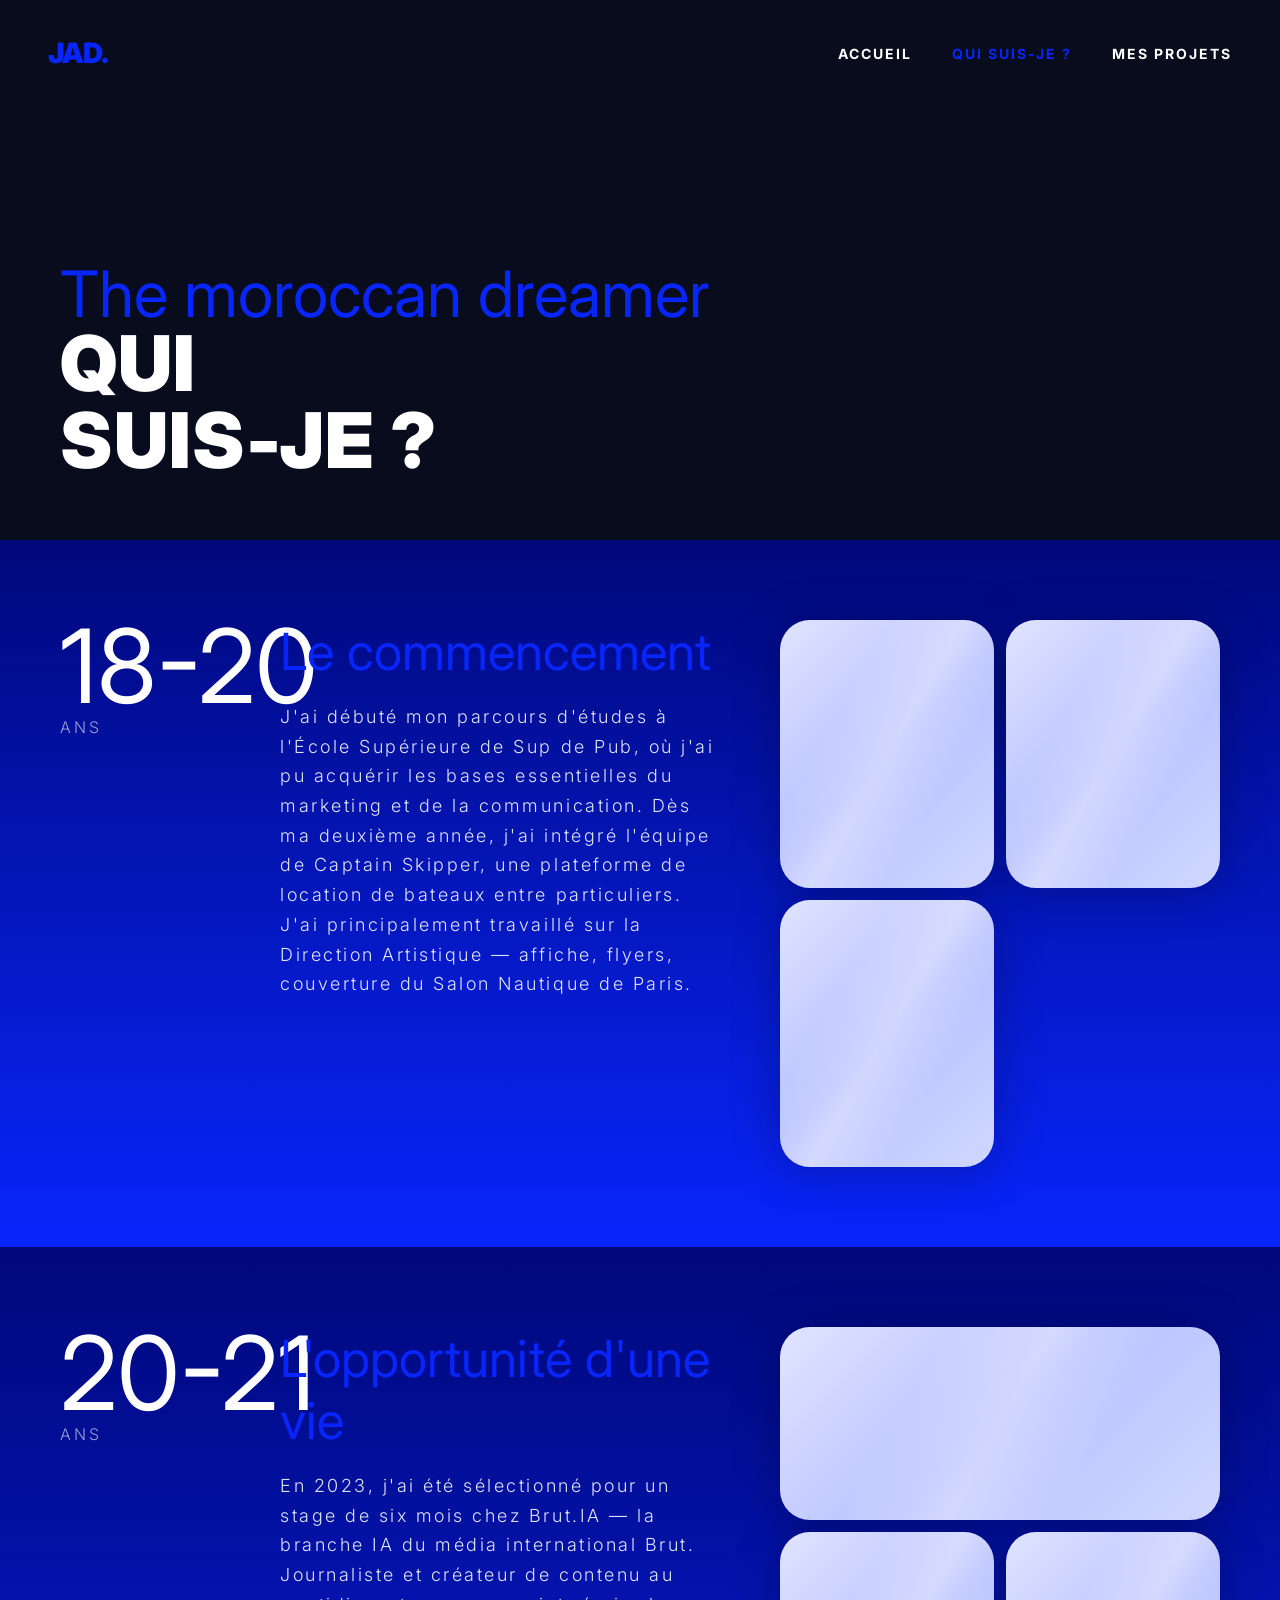
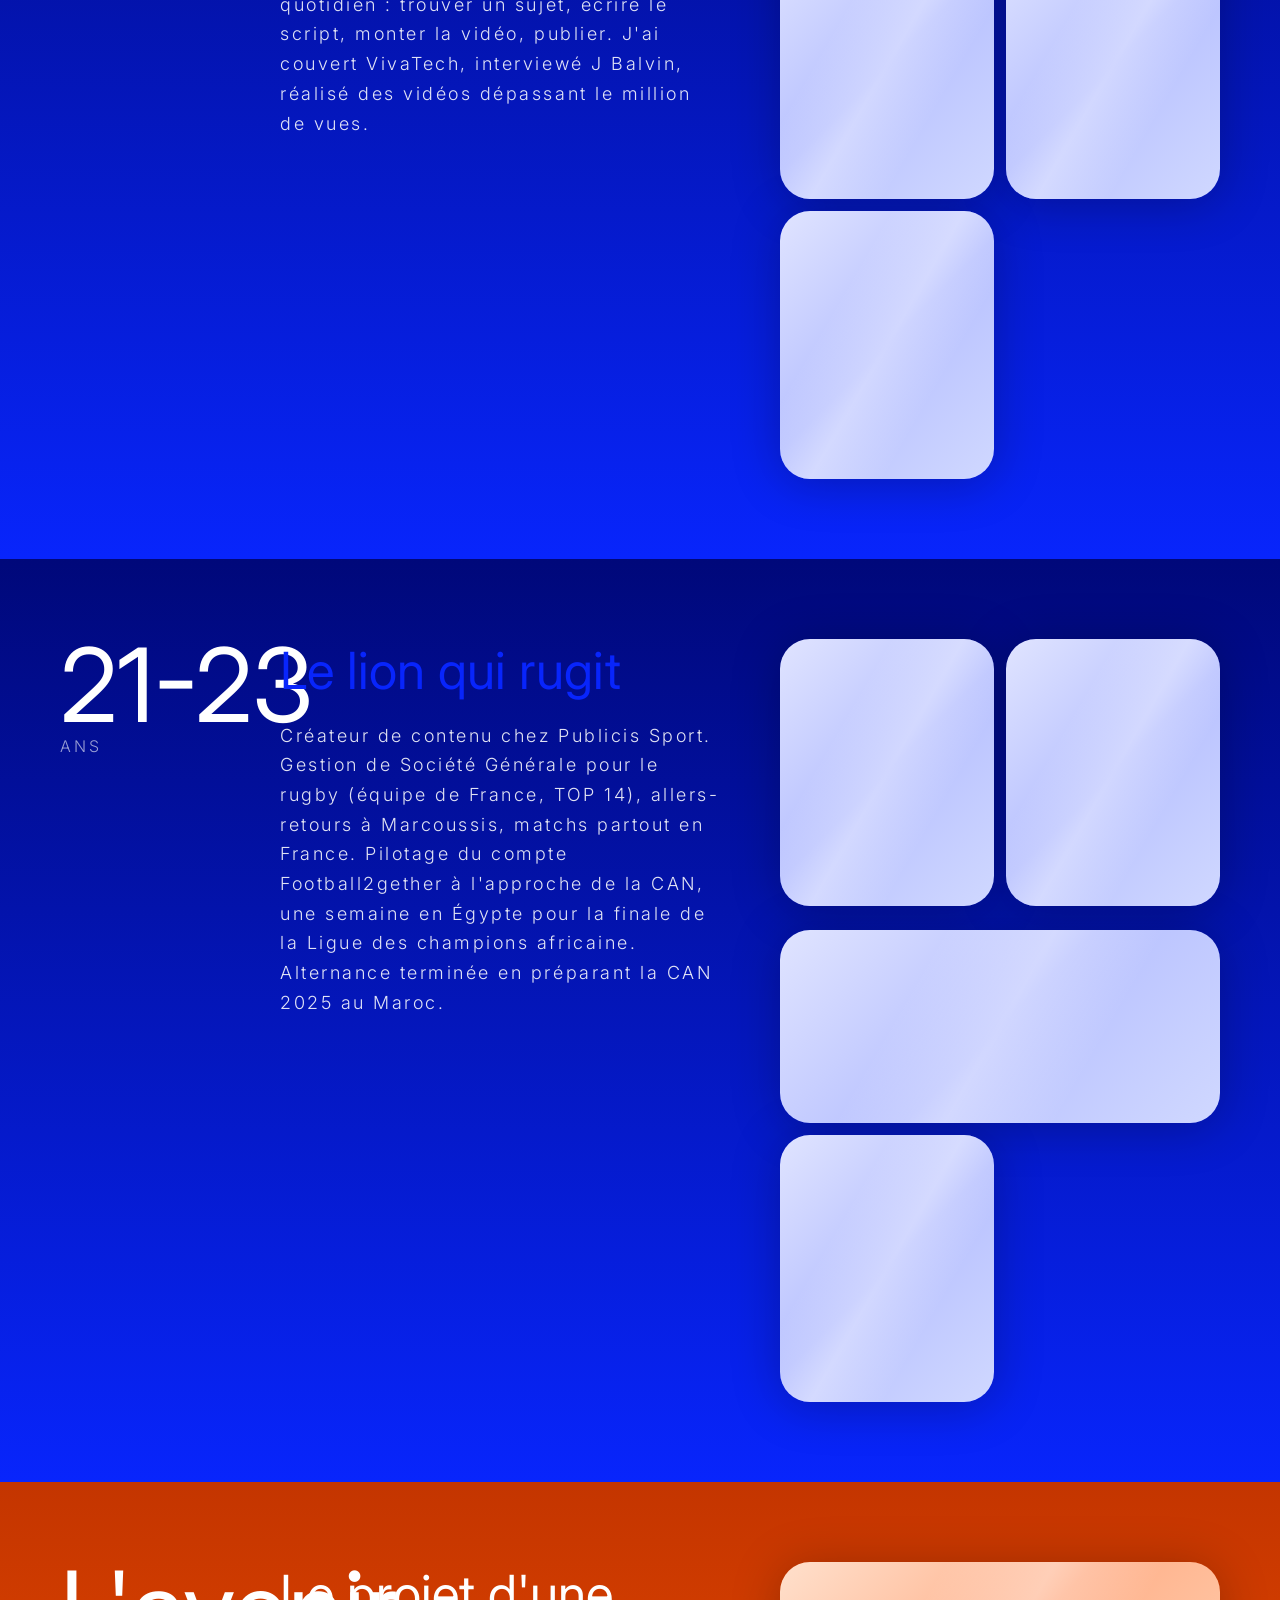
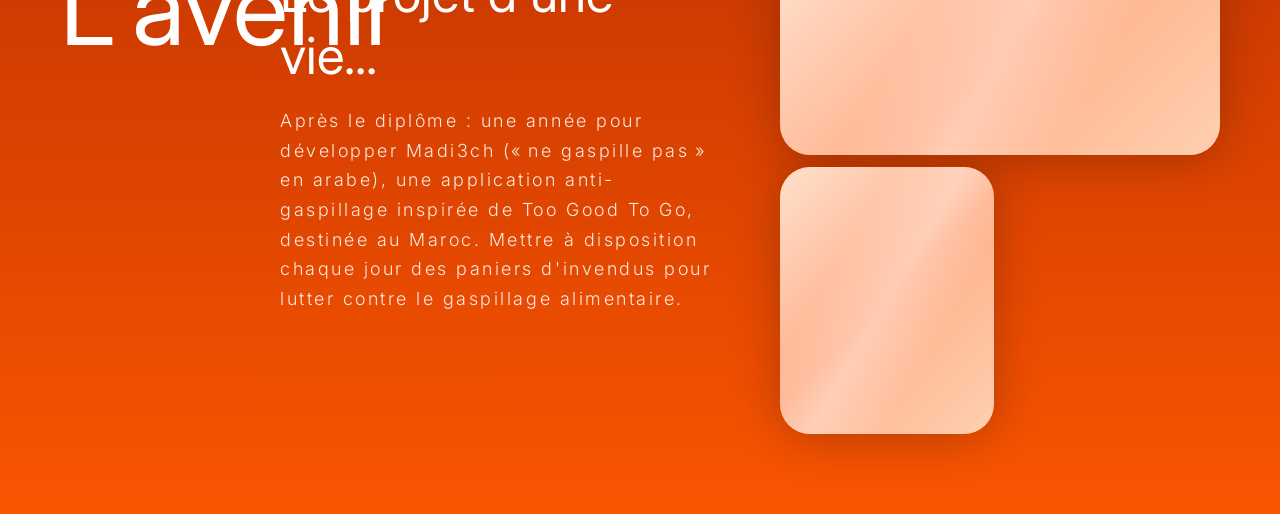
==== about.html @ e08374be "feat: initial portfolio Jad — Accueil + Qui suis-je + Mes projets" ====
<!DOCTYPE html>
<html lang="fr">
<head>
  <meta charset="UTF-8" />
  <meta name="viewport" content="width=device-width, initial-scale=1.0" />
  <title>Qui suis-je ? — Jad</title>
  <link rel="stylesheet" href="style.css" />
  <link href="https://fonts.googleapis.com/css2?family=Inter:wght@300;400;800;900&display=swap" rel="stylesheet" />
</head>
<body class="page-about">

  <nav class="navbar" id="navbar">
    <div class="nav-logo">JAD.</div>
    <ul class="nav-links">
      <li><a href="index.html">Accueil</a></li>
      <li><a href="about.html" class="active">Qui suis-je ?</a></li>
      <li><a href="projects.html">Mes projets</a></li>
    </ul>
  </nav>

  <!-- PAGE HERO -->
  <section class="page-hero">
    <div class="page-hero-video-wrap">
      <video class="hero-video" autoplay muted loop playsinline poster="assets/placeholder-about.jpg">
        <source src="assets/about-reel.mp4" type="video/mp4" />
      </video>
      <div class="hero-overlay"></div>
    </div>
    <div class="page-hero-text">
      <p class="page-eyebrow">The moroccan dreamer</p>
      <h1 class="page-big-title">Qui<br/>suis-je ?</h1>
    </div>
  </section>

  <!-- TIMELINE -->
  <section class="timeline">

    <!-- 18-20 ans -->
    <div class="timeline-block blue">
      <div class="tl-age">18-20<span>ans</span></div>
      <div class="tl-content">
        <h2 class="tl-title">Le commencement</h2>
        <p>J'ai débuté mon parcours d'études à l'École Supérieure de Sup de Pub, où j'ai pu acquérir les bases essentielles du marketing et de la communication. Dès ma deuxième année, j'ai intégré l'équipe de Captain Skipper, une plateforme de location de bateaux entre particuliers. J'ai principalement travaillé sur la Direction Artistique — affiche, flyers, couverture du Salon Nautique de Paris.</p>
      </div>
      <div class="tl-photos">
        <div class="tl-photo"><div class="ph-img"></div></div>
        <div class="tl-photo tall"><div class="ph-img"></div></div>
        <div class="tl-photo"><div class="ph-img"></div></div>
      </div>
    </div>

    <!-- 20-21 ans -->
    <div class="timeline-block blue">
      <div class="tl-age">20-21<span>ans</span></div>
      <div class="tl-content">
        <h2 class="tl-title">L'opportunité d'une vie</h2>
        <p>En 2023, j'ai été sélectionné pour un stage de six mois chez Brut.IA — la branche IA du média international Brut. Journaliste et créateur de contenu au quotidien : trouver un sujet, écrire le script, monter la vidéo, publier. J'ai couvert VivaTech, interviewé J Balvin, réalisé des vidéos dépassant le million de vues.</p>
      </div>
      <div class="tl-photos">
        <div class="tl-photo wide"><div class="ph-img"></div></div>
        <div class="tl-photo"><div class="ph-img"></div></div>
        <div class="tl-photo"><div class="ph-img"></div></div>
        <div class="tl-photo"><div class="ph-img"></div></div>
      </div>
    </div>

    <!-- 21-23 ans -->
    <div class="timeline-block blue">
      <div class="tl-age">21-23<span>ans</span></div>
      <div class="tl-content">
        <h2 class="tl-title">Le lion qui rugit</h2>
        <p>Créateur de contenu chez Publicis Sport. Gestion de Société Générale pour le rugby (équipe de France, TOP 14), allers-retours à Marcoussis, matchs partout en France. Pilotage du compte Football2gether à l'approche de la CAN, une semaine en Égypte pour la finale de la Ligue des champions africaine. Alternance terminée en préparant la CAN 2025 au Maroc.</p>
      </div>
      <div class="tl-photos">
        <div class="tl-photo"><div class="ph-img"></div></div>
        <div class="tl-photo tall"><div class="ph-img"></div></div>
        <div class="tl-photo wide"><div class="ph-img"></div></div>
        <div class="tl-photo"><div class="ph-img"></div></div>
      </div>
    </div>

    <!-- L'avenir -->
    <div class="timeline-block orange">
      <div class="tl-age orange-text">L'avenir</div>
      <div class="tl-content">
        <h2 class="tl-title orange-text">Le projet d'une vie...</h2>
        <p>Après le diplôme : une année pour développer Madi3ch (« ne gaspille pas » en arabe), une application anti-gaspillage inspirée de Too Good To Go, destinée au Maroc. Mettre à disposition chaque jour des paniers d'invendus pour lutter contre le gaspillage alimentaire.</p>
      </div>
      <div class="tl-photos">
        <div class="tl-photo wide"><div class="ph-img orange-ph"></div></div>
        <div class="tl-photo"><div class="ph-img orange-ph"></div></div>
      </div>
    </div>

  </section>

  <script src="main.js"></script>
</body>
</html>
---- style.css ----
/* ===========================
   TOKENS
=========================== */
:root {
  --blue: #0825FC;
  --blue-light: rgba(8,37,252,0.42);
  --blue-dark: #00087A;
  --orange: #FA5501;
  --orange-light: rgba(245,74,0,0.48);
  --white: #FFFFFF;
  --black: #0A0A0A;
  --radius-card: 30px;
  --nav-h: 105px;
  --font-display: 'Rockness', 'Inter', cursive;
  --font-head: 'MODERNIZ', 'Inter', sans-serif;
  --font-body: 'Agrandir', 'Inter', sans-serif;
  --shadow-card: 0 4px 48px rgba(0,0,0,0.25);
}

/* ===========================
   RESET
=========================== */
*, *::before, *::after { box-sizing: border-box; margin: 0; padding: 0; }
html { scroll-behavior: smooth; }
body {
  background: var(--white);
  color: var(--black);
  font-family: var(--font-body);
  overflow-x: hidden;
}
a { text-decoration: none; color: inherit; }
ul { list-style: none; }

/* ===========================
   PLACEHOLDER IMAGES
=========================== */
.ph-img {
  width: 100%;
  height: 100%;
  background: linear-gradient(135deg, #e0e4ff 0%, #b8c1ff 50%, #d0d8ff 100%);
  border-radius: inherit;
  position: relative;
  overflow: hidden;
}
.ph-img::after {
  content: '';
  position: absolute;
  inset: 0;
  background: linear-gradient(120deg, transparent 30%, rgba(255,255,255,0.35) 50%, transparent 70%);
  animation: shimmer 2.2s infinite;
}
@keyframes shimmer {
  0% { transform: translateX(-100%); }
  100% { transform: translateX(100%); }
}
.orange-ph {
  background: linear-gradient(135deg, #ffe0cc 0%, #ffb08a 50%, #ffd0b0 100%);
}

/* ===========================
   NAVBAR
=========================== */
.navbar {
  position: fixed;
  top: 0; left: 0; right: 0;
  height: var(--nav-h);
  display: flex;
  align-items: center;
  justify-content: space-between;
  padding: 0 48px;
  z-index: 100;
  background: rgba(255,255,255,0.0);
  transition: background 0.4s, backdrop-filter 0.4s;
}
.navbar.scrolled {
  background: rgba(255,255,255,0.85);
  backdrop-filter: blur(18px);
  -webkit-backdrop-filter: blur(18px);
  border-bottom: 1px solid rgba(8,37,252,0.12);
}
.nav-logo {
  font-size: 28px;
  font-weight: 900;
  color: var(--blue);
  letter-spacing: -1px;
}
.nav-links {
  display: flex;
  gap: 40px;
}
.nav-links a {
  font-size: 14px;
  font-weight: 700;
  letter-spacing: 2px;
  text-transform: uppercase;
  color: var(--white);
  transition: color 0.2s;
}
.navbar.scrolled .nav-links a { color: var(--black); }
.nav-links a.active, .nav-links a:hover { color: var(--blue); }
.navbar.scrolled .nav-logo { color: var(--blue); }

/* ===========================
   VIDEO BG
=========================== */
.hero-video-wrap,
.page-hero-video-wrap,
.projects-video-wrap {
  position: absolute;
  inset: 0;
  overflow: hidden;
  z-index: 0;
}
.hero-video {
  width: 100%;
  height: 100%;
  object-fit: cover;
  filter: brightness(0.55);
}
.hero-overlay {
  position: absolute;
  inset: 0;
  background: rgba(8,37,252,0.08);
  mix-blend-mode: multiply;
}
.hero-overlay.dark {
  background: rgba(0,0,0,0.48);
  mix-blend-mode: normal;
}

/* ===========================
   HERO — ACCUEIL
=========================== */
.hero {
  position: relative;
  width: 100%;
  height: 100vh;
  min-height: 700px;
  overflow: hidden;
  display: flex;
  align-items: flex-end;
  background: var(--black);
}

/* MASONRY GRID */
.hero-grid {
  position: absolute;
  inset: 0;
  z-index: 1;
  display: grid;
  grid-template-columns: repeat(6, 1fr);
  grid-template-rows: repeat(2, 1fr);
  gap: 12px;
  padding: var(--nav-h) 24px 24px;
  pointer-events: none;
}
.photo-card {
  border-radius: var(--radius-card);
  overflow: hidden;
  box-shadow: var(--shadow-card);
  animation: fadeUp 0.8s ease both;
  animation-delay: var(--delay);
}
.photo-card .ph-img { border-radius: inherit; }
.photo-card.tall { grid-row: span 2; }
.photo-card.wide { grid-column: span 2; }
@keyframes fadeUp {
  from { opacity: 0; transform: translateY(32px); }
  to   { opacity: 1; transform: translateY(0); }
}

/* HERO TEXT */
.hero-text {
  position: relative;
  z-index: 2;
  padding: 0 60px 72px;
  pointer-events: none;
}
.hero-the {
  display: block;
  font-family: var(--font-display);
  font-size: clamp(80px, 12vw, 200px);
  font-weight: 400;
  color: var(--blue);
  line-height: 0.9;
  text-shadow: 0 4px 92px rgba(0,0,0,0.25);
}
.hero-title {
  font-family: var(--font-head);
  font-size: clamp(40px, 5.5vw, 80px);
  font-weight: 900;
  text-transform: uppercase;
  letter-spacing: 1px;
  color: var(--white);
  line-height: 1.1;
  text-shadow: 0 4px 92px rgba(0,0,0,0.25);
}
.hero-title em {
  font-style: normal;
  color: var(--blue);
}

/* ===========================
   ABOUT TEASER
=========================== */
.about-teaser {
  background: linear-gradient(180deg, var(--blue-dark) 0%, var(--blue) 100%);
  padding: 100px 60px;
}
.about-teaser-inner {
  max-width: 1200px;
  margin: 0 auto;
  display: grid;
  grid-template-columns: 360px 1fr;
  gap: 80px;
  align-items: center;
}
.portrait-frame {
  width: 360px;
  height: 520px;
  border-radius: var(--radius-card);
  overflow: hidden;
  border: 13px solid var(--white);
  box-shadow: 0 4px 172px rgba(0,0,0,0.25);
}
.portrait-ph { border-radius: 0; }
.about-tag {
  font-family: var(--font-body);
  font-size: 40px;
  font-weight: 800;
  color: var(--white);
  margin-bottom: 24px;
}
.about-body {
  font-size: 18px;
  font-weight: 300;
  color: rgba(255,255,255,0.88);
  line-height: 1.65;
  letter-spacing: 0.03em;
  margin-bottom: 20px;
}

/* ===========================
   BUTTONS
=========================== */
.btn-blue {
  display: inline-block;
  margin-top: 16px;
  padding: 14px 32px;
  background: var(--blue);
  color: var(--white);
  font-weight: 800;
  font-size: 14px;
  letter-spacing: 2px;
  text-transform: uppercase;
  border-radius: 40px;
  border: 2px solid transparent;
  transition: background 0.2s, color 0.2s, border-color 0.2s;
}
.btn-blue:hover {
  background: transparent;
  color: var(--blue);
  border-color: var(--blue);
}
.btn-blue.small { padding: 10px 22px; font-size: 12px; }
.btn-orange {
  display: inline-block;
  margin-top: 16px;
  padding: 14px 32px;
  background: var(--orange);
  color: var(--white);
  font-weight: 800;
  font-size: 14px;
  letter-spacing: 2px;
  text-transform: uppercase;
  border-radius: 40px;
  border: 2px solid transparent;
  transition: background 0.2s, color 0.2s, border-color 0.2s;
}
.btn-orange.small { padding: 10px 22px; font-size: 12px; }
.btn-orange:hover {
  background: transparent;
  color: var(--orange);
  border-color: var(--orange);
}

/* ===========================
   PAGE HERO (about/projects)
=========================== */
.page-about, .page-projects { background: var(--white); }
.page-hero {
  position: relative;
  height: 60vh;
  min-height: 420px;
  display: flex;
  align-items: flex-end;
  background: var(--black);
  overflow: hidden;
}
.page-hero-text {
  position: relative;
  z-index: 2;
  padding: 0 60px 60px;
}
.page-eyebrow {
  font-family: var(--font-display);
  font-size: clamp(30px, 5vw, 80px);
  color: var(--blue);
  font-weight: 400;
  line-height: 1;
}
.page-big-title {
  font-family: var(--font-head);
  font-size: clamp(36px, 6vw, 90px);
  font-weight: 900;
  text-transform: uppercase;
  color: var(--white);
  line-height: 1;
  letter-spacing: 1px;
}

/* ===========================
   TIMELINE
=========================== */
.timeline { padding: 0; }
.timeline-block {
  padding: 80px 60px;
  display: grid;
  grid-template-columns: 160px 1fr 1fr;
  gap: 60px;
  align-items: start;
}
.timeline-block.blue {
  background: linear-gradient(180deg, var(--blue-dark) 0%, var(--blue) 100%);
}
.timeline-block.orange {
  background: linear-gradient(180deg, #C43500 0%, var(--orange) 100%);
}
.tl-age {
  font-family: var(--font-display);
  font-size: clamp(60px, 8vw, 120px);
  font-weight: 400;
  color: var(--white);
  line-height: 0.9;
  white-space: nowrap;
}
.tl-age span {
  display: block;
  font-family: var(--font-body);
  font-size: 16px;
  font-weight: 300;
  color: rgba(255,255,255,0.6);
  letter-spacing: 3px;
  text-transform: uppercase;
  margin-top: 8px;
}
.orange-text { color: var(--white); }
.tl-title {
  font-family: var(--font-display);
  font-size: clamp(28px, 4vw, 56px);
  font-weight: 400;
  color: var(--blue);
  margin-bottom: 20px;
}
.timeline-block.orange .tl-title { color: var(--white); }
.tl-content p {
  font-size: 18px;
  font-weight: 300;
  color: rgba(255,255,255,0.88);
  line-height: 1.65;
  letter-spacing: 0.14em;
}
.tl-photos {
  display: grid;
  grid-template-columns: 1fr 1fr;
  gap: 12px;
}
.tl-photo {
  border-radius: var(--radius-card);
  overflow: hidden;
  aspect-ratio: 4/5;
  box-shadow: var(--shadow-card);
}
.tl-photo.tall { grid-row: span 2; }
.tl-photo.wide { grid-column: span 2; aspect-ratio: 16/7; }
.tl-photo .ph-img { border-radius: 0; }

/* ===========================
   PROJECTS PAGE
=========================== */
.projects-video-wrap {
  position: fixed;
  inset: 0;
  z-index: -1;
}
.projects-hero {
  position: relative;
  z-index: 1;
  padding: calc(var(--nav-h) + 80px) 60px 60px;
  min-height: 60vh;
  display: flex;
  flex-direction: column;
  justify-content: flex-end;
}
.projects-big-title {
  font-family: var(--font-display);
  font-size: clamp(80px, 14vw, 240px);
  font-weight: 400;
  color: var(--blue);
  line-height: 0.88;
  text-shadow: 0 4px 92px rgba(0,0,0,0.25);
}
.projects-big-title em {
  font-style: normal;
  color: var(--white);
}
.projects-sub {
  font-size: 16px;
  font-weight: 700;
  letter-spacing: 4px;
  text-transform: uppercase;
  color: rgba(255,255,255,0.6);
  margin-top: 20px;
}
.projects-grid {
  position: relative;
  z-index: 1;
  display: grid;
  grid-template-columns: repeat(2, 1fr);
  gap: 32px;
  padding: 60px;
  background: rgba(255,255,255,0.04);
  backdrop-filter: blur(2px);
}
.project-card {
  border-radius: var(--radius-card);
  overflow: hidden;
  background: rgba(255,255,255,0.07);
  border: 1px solid rgba(255,255,255,0.12);
  backdrop-filter: blur(12px);
  box-shadow: var(--shadow-card);
  transition: transform 0.35s cubic-bezier(.22,.68,0,1.2), box-shadow 0.35s;
  cursor: pointer;
}
.project-card:hover {
  transform: translateY(-8px) scale(1.01);
  box-shadow: 0 24px 80px rgba(8,37,252,0.25);
}
.orange-card:hover { box-shadow: 0 24px 80px rgba(250,85,1,0.25); }
.pcard-thumb {
  position: relative;
  height: 320px;
  overflow: hidden;
}
.pcard-video {
  position: absolute;
  inset: 0;
  width: 100%;
  height: 100%;
  object-fit: cover;
  z-index: 0;
  transition: opacity 0.5s;
}
.pcard-ph {
  position: absolute;
  inset: 0;
  z-index: 1;
  border-radius: 0;
  transition: opacity 0.5s;
}
.pcard-video:not([src='']) ~ .pcard-ph { opacity: 0; }
.pcard-overlay {
  position: absolute;
  inset: 0;
  z-index: 2;
  background: var(--blue-light);
  mix-blend-mode: multiply;
}
.orange-overlay { background: var(--orange-light); }
.pcard-info {
  padding: 28px 32px 36px;
}
.pcard-tag {
  display: inline-block;
  font-size: 11px;
  font-weight: 800;
  letter-spacing: 3px;
  text-transform: uppercase;
  color: var(--blue);
  margin-bottom: 10px;
}
.orange-tag { color: var(--orange); }
.pcard-title {
  font-family: var(--font-head);
  font-size: 28px;
  font-weight: 900;
  color: var(--white);
  margin-bottom: 10px;
}
.pcard-desc {
  font-size: 15px;
  font-weight: 300;
  color: rgba(255,255,255,0.7);
  line-height: 1.6;
  margin-bottom: 4px;
}

/* ===========================
   RESPONSIVE
=========================== */
@media (max-width: 900px) {
  .about-teaser-inner { grid-template-columns: 1fr; }
  .portrait-frame { width: 100%; max-width: 320px; }
  .timeline-block { grid-template-columns: 1fr; gap: 32px; padding: 60px 24px; }
  .hero-grid { grid-template-columns: repeat(3, 1fr); }
  .projects-grid { grid-template-columns: 1fr; padding: 32px; }
  .navbar { padding: 0 24px; }
  .hero-text { padding: 0 24px 48px; }
  .projects-hero { padding: 140px 24px 40px; }
}
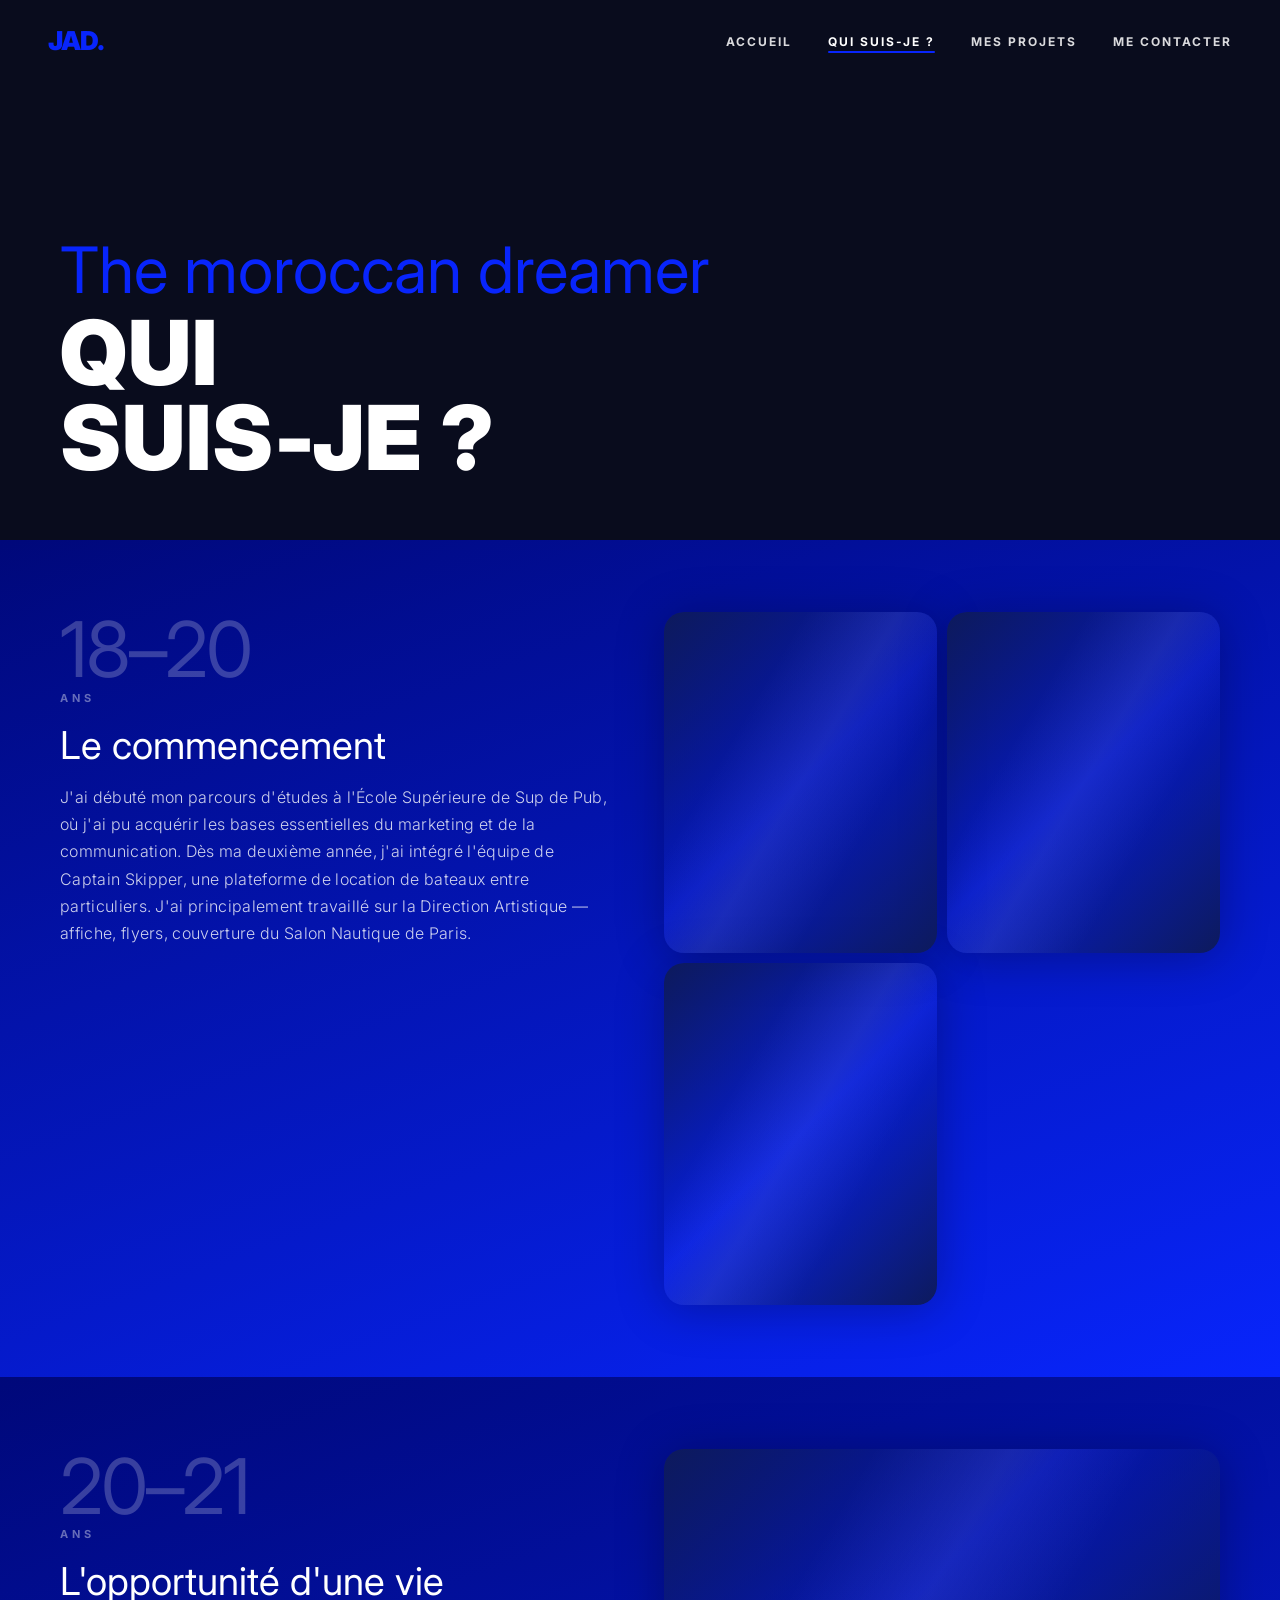
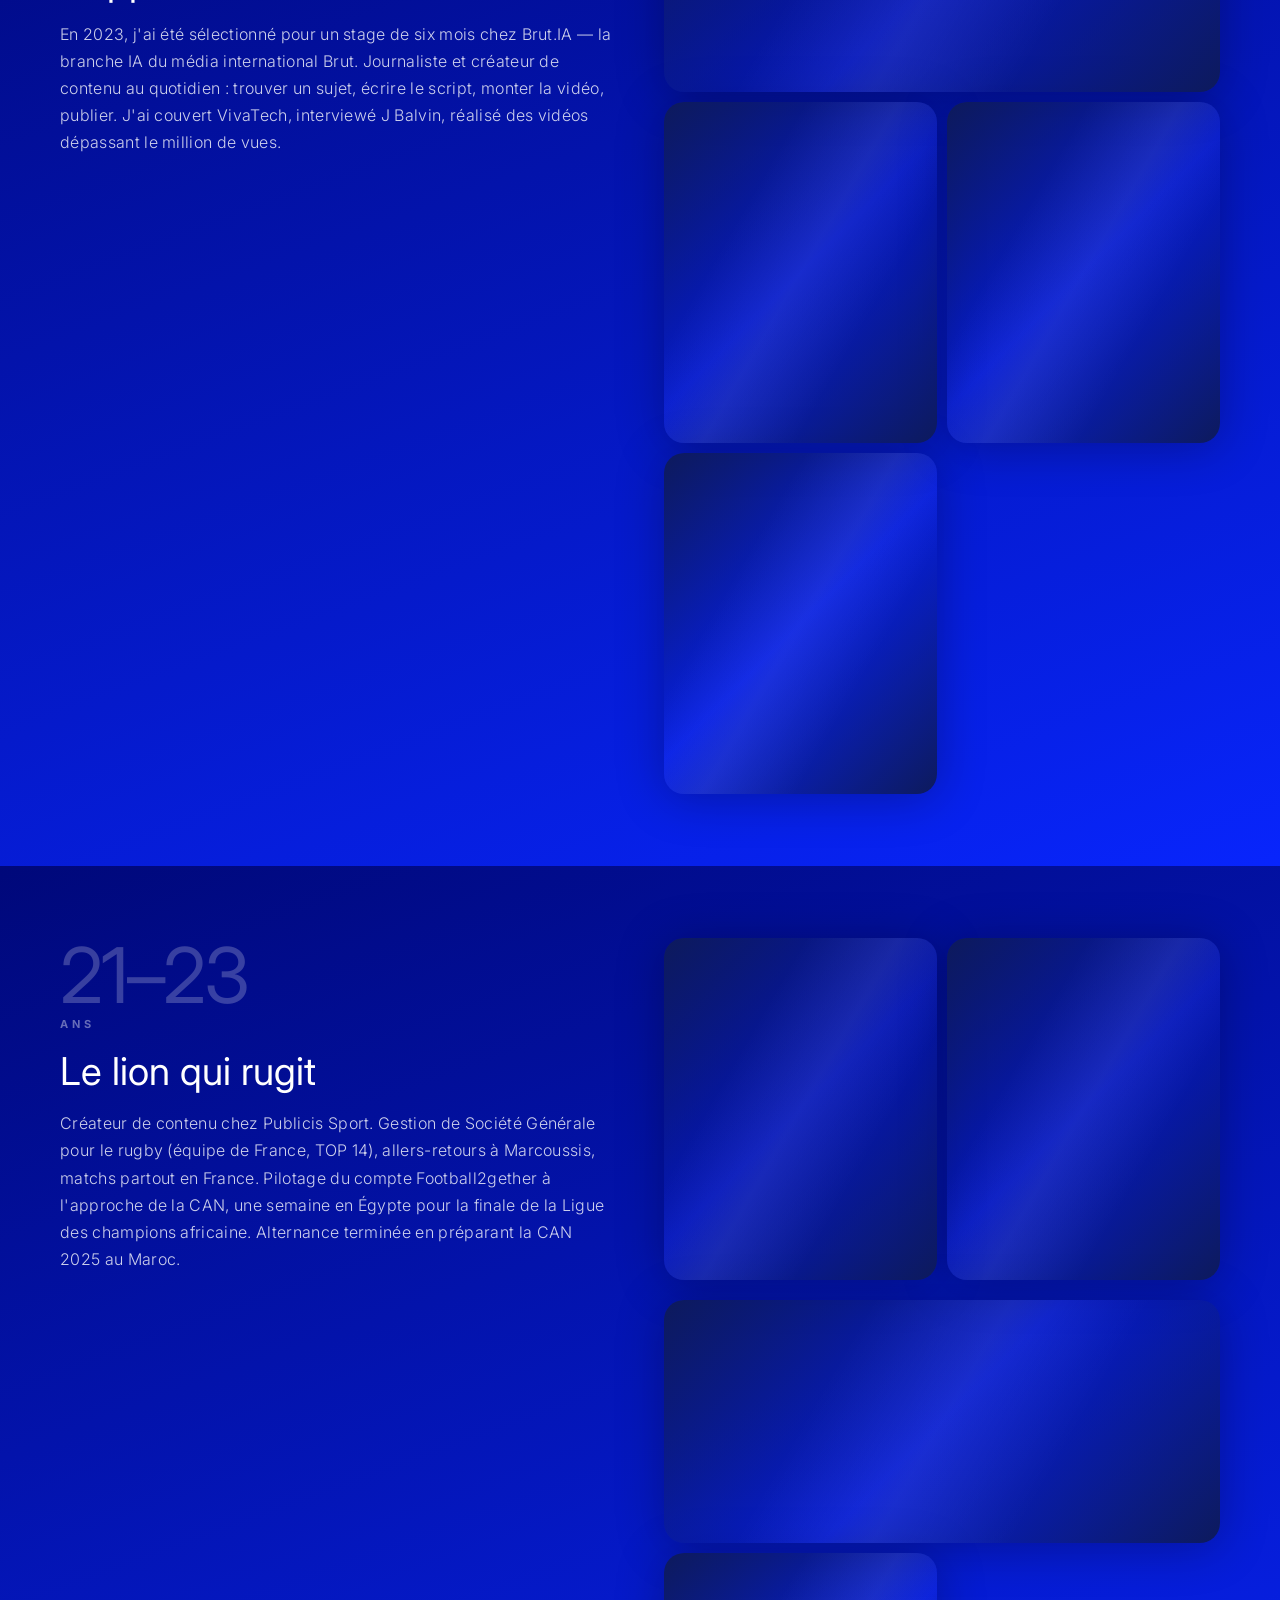
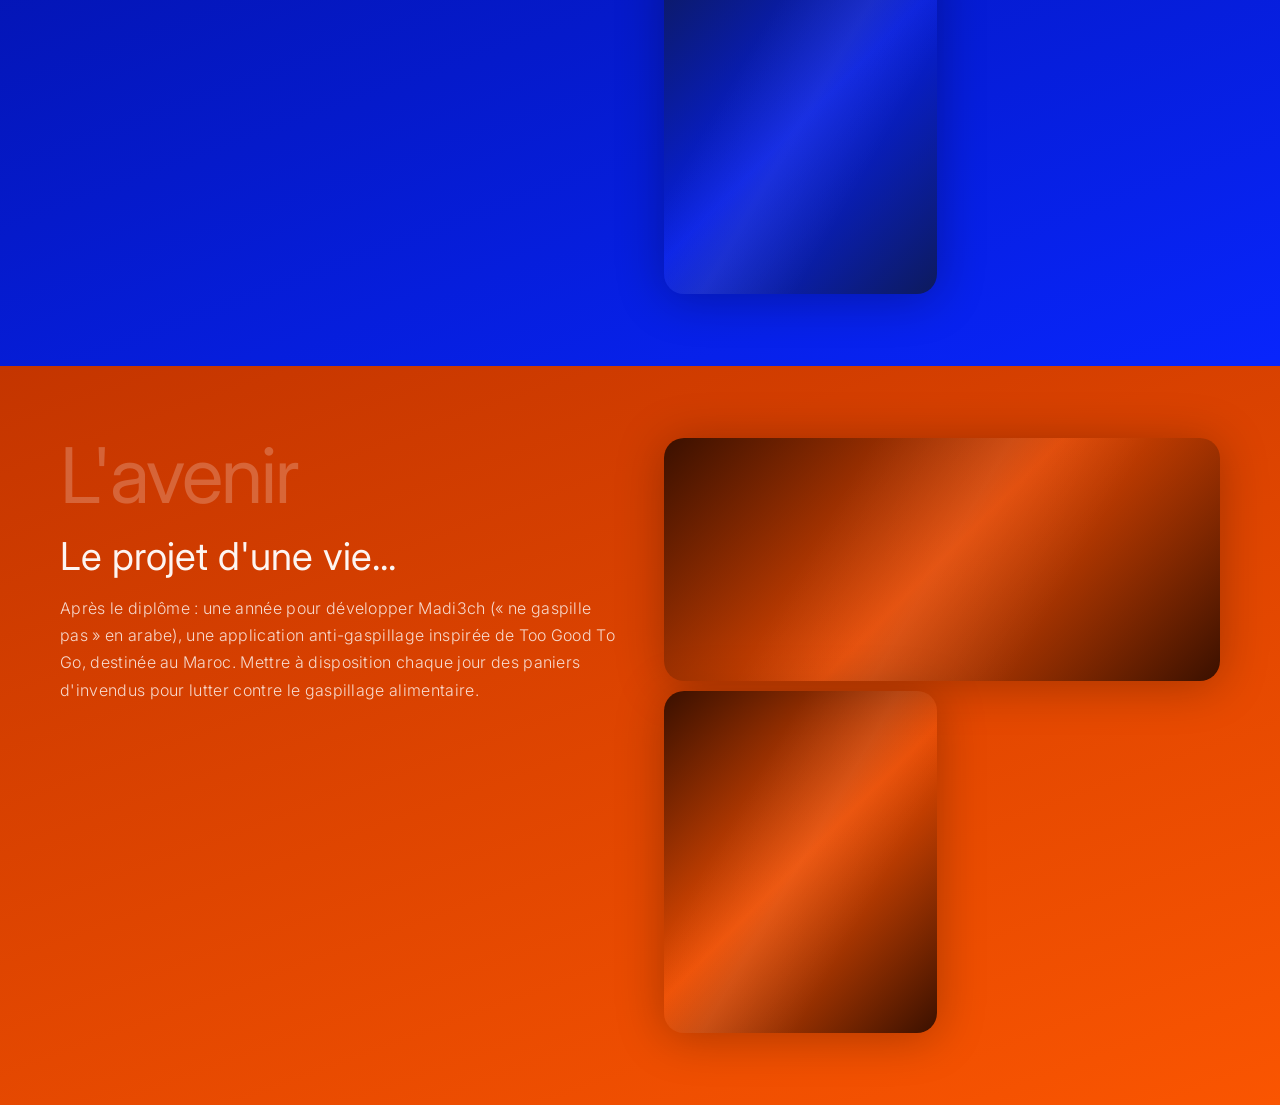
==== commit 3d69e27a: "fix: timeline layout overlap on about.html + navbar contact link" ====
--- a/about.html
+++ b/about.html
@@ -15,6 +15,7 @@
       <li><a href="index.html">Accueil</a></li>
       <li><a href="about.html" class="active">Qui suis-je ?</a></li>
       <li><a href="projects.html">Mes projets</a></li>
+      <li><a href="contact.html">Me contacter</a></li>
     </ul>
   </nav>
 
@@ -37,10 +38,12 @@
 
     <!-- 18-20 ans -->
     <div class="timeline-block blue">
-      <div class="tl-age">18-20<span>ans</span></div>
-      <div class="tl-content">
-        <h2 class="tl-title">Le commencement</h2>
-        <p>J'ai débuté mon parcours d'études à l'École Supérieure de Sup de Pub, où j'ai pu acquérir les bases essentielles du marketing et de la communication. Dès ma deuxième année, j'ai intégré l'équipe de Captain Skipper, une plateforme de location de bateaux entre particuliers. J'ai principalement travaillé sur la Direction Artistique — affiche, flyers, couverture du Salon Nautique de Paris.</p>
+      <div class="tl-left">
+        <div class="tl-age">18–20<span>ans</span></div>
+        <div class="tl-content">
+          <h2 class="tl-title">Le commencement</h2>
+          <p>J'ai débuté mon parcours d'études à l'École Supérieure de Sup de Pub, où j'ai pu acquérir les bases essentielles du marketing et de la communication. Dès ma deuxième année, j'ai intégré l'équipe de Captain Skipper, une plateforme de location de bateaux entre particuliers. J'ai principalement travaillé sur la Direction Artistique — affiche, flyers, couverture du Salon Nautique de Paris.</p>
+        </div>
       </div>
       <div class="tl-photos">
         <div class="tl-photo"><div class="ph-img"></div></div>
@@ -51,10 +54,12 @@
 
     <!-- 20-21 ans -->
     <div class="timeline-block blue">
-      <div class="tl-age">20-21<span>ans</span></div>
-      <div class="tl-content">
-        <h2 class="tl-title">L'opportunité d'une vie</h2>
-        <p>En 2023, j'ai été sélectionné pour un stage de six mois chez Brut.IA — la branche IA du média international Brut. Journaliste et créateur de contenu au quotidien : trouver un sujet, écrire le script, monter la vidéo, publier. J'ai couvert VivaTech, interviewé J Balvin, réalisé des vidéos dépassant le million de vues.</p>
+      <div class="tl-left">
+        <div class="tl-age">20–21<span>ans</span></div>
+        <div class="tl-content">
+          <h2 class="tl-title">L'opportunité d'une vie</h2>
+          <p>En 2023, j'ai été sélectionné pour un stage de six mois chez Brut.IA — la branche IA du média international Brut. Journaliste et créateur de contenu au quotidien : trouver un sujet, écrire le script, monter la vidéo, publier. J'ai couvert VivaTech, interviewé J Balvin, réalisé des vidéos dépassant le million de vues.</p>
+        </div>
       </div>
       <div class="tl-photos">
         <div class="tl-photo wide"><div class="ph-img"></div></div>
@@ -66,10 +71,12 @@
 
     <!-- 21-23 ans -->
     <div class="timeline-block blue">
-      <div class="tl-age">21-23<span>ans</span></div>
-      <div class="tl-content">
-        <h2 class="tl-title">Le lion qui rugit</h2>
-        <p>Créateur de contenu chez Publicis Sport. Gestion de Société Générale pour le rugby (équipe de France, TOP 14), allers-retours à Marcoussis, matchs partout en France. Pilotage du compte Football2gether à l'approche de la CAN, une semaine en Égypte pour la finale de la Ligue des champions africaine. Alternance terminée en préparant la CAN 2025 au Maroc.</p>
+      <div class="tl-left">
+        <div class="tl-age">21–23<span>ans</span></div>
+        <div class="tl-content">
+          <h2 class="tl-title">Le lion qui rugit</h2>
+          <p>Créateur de contenu chez Publicis Sport. Gestion de Société Générale pour le rugby (équipe de France, TOP 14), allers-retours à Marcoussis, matchs partout en France. Pilotage du compte Football2gether à l'approche de la CAN, une semaine en Égypte pour la finale de la Ligue des champions africaine. Alternance terminée en préparant la CAN 2025 au Maroc.</p>
+        </div>
       </div>
       <div class="tl-photos">
         <div class="tl-photo"><div class="ph-img"></div></div>
@@ -81,10 +88,12 @@
 
     <!-- L'avenir -->
     <div class="timeline-block orange">
-      <div class="tl-age orange-text">L'avenir</div>
-      <div class="tl-content">
-        <h2 class="tl-title orange-text">Le projet d'une vie...</h2>
-        <p>Après le diplôme : une année pour développer Madi3ch (« ne gaspille pas » en arabe), une application anti-gaspillage inspirée de Too Good To Go, destinée au Maroc. Mettre à disposition chaque jour des paniers d'invendus pour lutter contre le gaspillage alimentaire.</p>
+      <div class="tl-left">
+        <div class="tl-age">L'avenir</div>
+        <div class="tl-content">
+          <h2 class="tl-title">Le projet d'une vie...</h2>
+          <p>Après le diplôme : une année pour développer Madi3ch (« ne gaspille pas » en arabe), une application anti-gaspillage inspirée de Too Good To Go, destinée au Maroc. Mettre à disposition chaque jour des paniers d'invendus pour lutter contre le gaspillage alimentaire.</p>
+        </div>
       </div>
       <div class="tl-photos">
         <div class="tl-photo wide"><div class="ph-img orange-ph"></div></div>
--- a/style.css
+++ b/style.css
@@ -5,16 +5,26 @@
   --blue: #0825FC;
   --blue-light: rgba(8,37,252,0.42);
   --blue-dark: #00087A;
+  --blue-glow: rgba(8,37,252,0.35);
   --orange: #FA5501;
   --orange-light: rgba(245,74,0,0.48);
   --white: #FFFFFF;
   --black: #0A0A0A;
-  --radius-card: 30px;
-  --nav-h: 105px;
+  /* Glass tokens */
+  --glass-fill: rgba(8,37,252,0.08);
+  --glass-fill-mid: rgba(255,255,255,0.07);
+  --glass-fill-strong: rgba(255,255,255,0.11);
+  --glass-stroke: rgba(255,255,255,0.18);
+  --glass-stroke-soft: rgba(255,255,255,0.10);
+  --glass-blur: 18px;
+  --radius-card: 28px;
+  --radius-pill: 999px;
+  --nav-h: 80px;
   --font-display: 'Rockness', 'Inter', cursive;
   --font-head: 'MODERNIZ', 'Inter', sans-serif;
   --font-body: 'Agrandir', 'Inter', sans-serif;
-  --shadow-card: 0 4px 48px rgba(0,0,0,0.25);
+  --shadow-card: 0 4px 48px rgba(0,0,0,0.28);
+  --shadow-glass: 0 8px 64px rgba(8,37,252,0.18), 0 2px 16px rgba(0,0,0,0.25);
 }
 
 /* ===========================
@@ -23,8 +33,8 @@
 *, *::before, *::after { box-sizing: border-box; margin: 0; padding: 0; }
 html { scroll-behavior: smooth; }
 body {
-  background: var(--white);
-  color: var(--black);
+  background: var(--black);
+  color: var(--white);
   font-family: var(--font-body);
   overflow-x: hidden;
 }
@@ -37,7 +47,7 @@
 .ph-img {
   width: 100%;
   height: 100%;
-  background: linear-gradient(135deg, #e0e4ff 0%, #b8c1ff 50%, #d0d8ff 100%);
+  background: linear-gradient(135deg, #0d1a5c 0%, #0825fc33 50%, #0d1a5c 100%);
   border-radius: inherit;
   position: relative;
   overflow: hidden;
@@ -46,7 +56,7 @@
   content: '';
   position: absolute;
   inset: 0;
-  background: linear-gradient(120deg, transparent 30%, rgba(255,255,255,0.35) 50%, transparent 70%);
+  background: linear-gradient(120deg, transparent 30%, rgba(255,255,255,0.08) 50%, transparent 70%);
   animation: shimmer 2.2s infinite;
 }
 @keyframes shimmer {
@@ -54,7 +64,7 @@
   100% { transform: translateX(100%); }
 }
 .orange-ph {
-  background: linear-gradient(135deg, #ffe0cc 0%, #ffb08a 50%, #ffd0b0 100%);
+  background: linear-gradient(135deg, #3a1000 0%, #fa550133 50%, #3a1000 100%);
 }
 
 /* ===========================
@@ -68,37 +78,49 @@
   align-items: center;
   justify-content: space-between;
   padding: 0 48px;
-  z-index: 100;
-  background: rgba(255,255,255,0.0);
-  transition: background 0.4s, backdrop-filter 0.4s;
+  z-index: 200;
+  background: transparent;
+  transition: background 0.4s, backdrop-filter 0.4s, border-color 0.4s;
 }
 .navbar.scrolled {
-  background: rgba(255,255,255,0.85);
-  backdrop-filter: blur(18px);
-  -webkit-backdrop-filter: blur(18px);
-  border-bottom: 1px solid rgba(8,37,252,0.12);
+  background: rgba(10,10,10,0.72);
+  backdrop-filter: blur(var(--glass-blur));
+  -webkit-backdrop-filter: blur(var(--glass-blur));
+  border-bottom: 1px solid var(--glass-stroke-soft);
 }
 .nav-logo {
-  font-size: 28px;
+  font-size: 26px;
   font-weight: 900;
   color: var(--blue);
   letter-spacing: -1px;
 }
 .nav-links {
   display: flex;
-  gap: 40px;
+  gap: 36px;
 }
 .nav-links a {
-  font-size: 14px;
+  font-size: 12px;
   font-weight: 700;
   letter-spacing: 2px;
   text-transform: uppercase;
-  color: var(--white);
+  color: rgba(255,255,255,0.85);
   transition: color 0.2s;
-}
-.navbar.scrolled .nav-links a { color: var(--black); }
-.nav-links a.active, .nav-links a:hover { color: var(--blue); }
-.navbar.scrolled .nav-logo { color: var(--blue); }
+  position: relative;
+}
+.nav-links a::after {
+  content: '';
+  position: absolute;
+  bottom: -4px; left: 0; right: 0;
+  height: 2px;
+  background: var(--blue);
+  transform: scaleX(0);
+  transform-origin: left;
+  transition: transform 0.25s ease;
+  border-radius: 2px;
+}
+.nav-links a.active::after,
+.nav-links a:hover::after { transform: scaleX(1); }
+.nav-links a.active, .nav-links a:hover { color: var(--white); }
 
 /* ===========================
    VIDEO BG
@@ -115,18 +137,10 @@
   width: 100%;
   height: 100%;
   object-fit: cover;
-  filter: brightness(0.55);
-}
-.hero-overlay {
-  position: absolute;
-  inset: 0;
-  background: rgba(8,37,252,0.08);
-  mix-blend-mode: multiply;
-}
-.hero-overlay.dark {
-  background: rgba(0,0,0,0.48);
-  mix-blend-mode: normal;
-}
+  filter: brightness(0.45);
+}
+.hero-overlay { position: absolute; inset: 0; background: rgba(8,37,252,0.08); mix-blend-mode: multiply; }
+.hero-overlay.dark { background: rgba(0,0,0,0.55); mix-blend-mode: normal; }
 
 /* ===========================
    HERO — ACCUEIL
@@ -142,69 +156,96 @@
   background: var(--black);
 }
 
-/* MASONRY GRID */
+/* EMBED GRID */
 .hero-grid {
   position: absolute;
   inset: 0;
   z-index: 1;
   display: grid;
-  grid-template-columns: repeat(6, 1fr);
-  grid-template-rows: repeat(2, 1fr);
-  gap: 12px;
-  padding: var(--nav-h) 24px 24px;
+  grid-template-columns: repeat(4, 1fr);
+  grid-auto-rows: 1fr;
+  gap: 8px;
+  padding: var(--nav-h) 8px 8px;
   pointer-events: none;
-}
-.photo-card {
-  border-radius: var(--radius-card);
-  overflow: hidden;
-  box-shadow: var(--shadow-card);
-  animation: fadeUp 0.8s ease both;
+  overflow: hidden;
+}
+.hero-cell {
+  border-radius: 18px;
+  overflow: hidden;
+  animation: fadeUp 0.9s ease both;
   animation-delay: var(--delay);
-}
-.photo-card .ph-img { border-radius: inherit; }
-.photo-card.tall { grid-row: span 2; }
-.photo-card.wide { grid-column: span 2; }
-@keyframes fadeUp {
-  from { opacity: 0; transform: translateY(32px); }
-  to   { opacity: 1; transform: translateY(0); }
+  pointer-events: none;
+  min-height: 0;
+}
+.hero-cell.tall { grid-row: span 2; }
+.hero-cell > blockquote {
+  width: 100% !important;
+  min-width: 0 !important;
+  max-width: 100% !important;
+  height: 100% !important;
+  margin: 0 !important;
+  border: none !important;
+  border-radius: 18px !important;
+  overflow: hidden !important;
+  transform: scale(1.02);
+}
+
+/* DARK GRADIENT OVERLAY */
+.hero-overlay-dark {
+  position: absolute;
+  inset: 0;
+  z-index: 2;
+  background: linear-gradient(
+    to bottom,
+    rgba(10,10,10,0.45) 0%,
+    rgba(10,10,10,0.15) 35%,
+    rgba(10,10,10,0.55) 70%,
+    rgba(10,10,10,0.92) 100%
+  );
+  pointer-events: none;
 }
 
 /* HERO TEXT */
 .hero-text {
   position: relative;
-  z-index: 2;
+  z-index: 3;
   padding: 0 60px 72px;
   pointer-events: none;
 }
 .hero-the {
   display: block;
   font-family: var(--font-display);
-  font-size: clamp(80px, 12vw, 200px);
+  font-size: clamp(80px, 12vw, 180px);
   font-weight: 400;
   color: var(--blue);
   line-height: 0.9;
-  text-shadow: 0 4px 92px rgba(0,0,0,0.25);
+  text-shadow: 0 0 120px var(--blue-glow);
 }
 .hero-title {
   font-family: var(--font-head);
-  font-size: clamp(40px, 5.5vw, 80px);
+  font-size: clamp(36px, 5vw, 72px);
   font-weight: 900;
   text-transform: uppercase;
-  letter-spacing: 1px;
-  color: var(--white);
-  line-height: 1.1;
-  text-shadow: 0 4px 92px rgba(0,0,0,0.25);
+  letter-spacing: 2px;
+  color: var(--white);
+  line-height: 1.05;
+  text-shadow: 0 4px 32px rgba(0,0,0,0.5);
 }
 .hero-title em {
   font-style: normal;
   color: var(--blue);
 }
 
+@keyframes fadeUp {
+  from { opacity: 0; transform: translateY(28px); }
+  to   { opacity: 1; transform: translateY(0); }
+}
+
 /* ===========================
    ABOUT TEASER
 =========================== */
 .about-teaser {
-  background: linear-gradient(180deg, var(--blue-dark) 0%, var(--blue) 100%);
+  background: linear-gradient(180deg, #000a5c 0%, var(--blue) 100%);
   padding: 100px 60px;
 }
 .about-teaser-inner {
@@ -220,23 +261,23 @@
   height: 520px;
   border-radius: var(--radius-card);
   overflow: hidden;
-  border: 13px solid var(--white);
-  box-shadow: 0 4px 172px rgba(0,0,0,0.25);
+  border: 3px solid var(--glass-stroke);
+  box-shadow: var(--shadow-glass);
 }
 .portrait-ph { border-radius: 0; }
 .about-tag {
-  font-family: var(--font-body);
-  font-size: 40px;
+  font-size: 36px;
   font-weight: 800;
   color: var(--white);
   margin-bottom: 24px;
+  letter-spacing: -0.5px;
 }
 .about-body {
-  font-size: 18px;
+  font-size: 17px;
   font-weight: 300;
-  color: rgba(255,255,255,0.88);
-  line-height: 1.65;
-  letter-spacing: 0.03em;
+  color: rgba(255,255,255,0.85);
+  line-height: 1.7;
+  letter-spacing: 0.02em;
   margin-bottom: 20px;
 }
 
@@ -250,19 +291,22 @@
   background: var(--blue);
   color: var(--white);
   font-weight: 800;
-  font-size: 14px;
+  font-size: 13px;
   letter-spacing: 2px;
   text-transform: uppercase;
-  border-radius: 40px;
+  border-radius: var(--radius-pill);
   border: 2px solid transparent;
-  transition: background 0.2s, color 0.2s, border-color 0.2s;
+  transition: background 0.2s, color 0.2s, border-color 0.2s, box-shadow 0.2s;
+  cursor: pointer;
+  font-family: var(--font-body);
 }
 .btn-blue:hover {
   background: transparent;
   color: var(--blue);
   border-color: var(--blue);
-}
-.btn-blue.small { padding: 10px 22px; font-size: 12px; }
+  box-shadow: 0 0 24px var(--blue-glow);
+}
+.btn-blue.small { padding: 9px 22px; font-size: 11px; margin-top: 12px; }
 .btn-orange {
   display: inline-block;
   margin-top: 16px;
@@ -270,24 +314,22 @@
   background: var(--orange);
   color: var(--white);
   font-weight: 800;
-  font-size: 14px;
+  font-size: 13px;
   letter-spacing: 2px;
   text-transform: uppercase;
-  border-radius: 40px;
+  border-radius: var(--radius-pill);
   border: 2px solid transparent;
   transition: background 0.2s, color 0.2s, border-color 0.2s;
-}
-.btn-orange.small { padding: 10px 22px; font-size: 12px; }
-.btn-orange:hover {
-  background: transparent;
-  color: var(--orange);
-  border-color: var(--orange);
-}
-
-/* ===========================
-   PAGE HERO (about/projects)
-=========================== */
-.page-about, .page-projects { background: var(--white); }
+  cursor: pointer;
+  font-family: var(--font-body);
+}
+.btn-orange.small { padding: 9px 22px; font-size: 11px; margin-top: 12px; }
+.btn-orange:hover { background: transparent; color: var(--orange); border-color: var(--orange); }
+
+/* ===========================
+   PAGE HERO (about)
+=========================== */
+.page-about { background: var(--black); }
 .page-hero {
   position: relative;
   height: 60vh;
@@ -297,25 +339,22 @@
   background: var(--black);
   overflow: hidden;
 }
-.page-hero-text {
-  position: relative;
-  z-index: 2;
-  padding: 0 60px 60px;
-}
+.page-hero-text { position: relative; z-index: 2; padding: 0 60px 60px; }
 .page-eyebrow {
   font-family: var(--font-display);
-  font-size: clamp(30px, 5vw, 80px);
+  font-size: clamp(30px, 5vw, 72px);
   color: var(--blue);
   font-weight: 400;
   line-height: 1;
+  margin-bottom: 8px;
 }
 .page-big-title {
   font-family: var(--font-head);
-  font-size: clamp(36px, 6vw, 90px);
+  font-size: clamp(48px, 7vw, 100px);
   font-weight: 900;
   text-transform: uppercase;
   color: var(--white);
-  line-height: 1;
+  line-height: 0.95;
   letter-spacing: 1px;
 }
 
@@ -323,60 +362,75 @@
    TIMELINE
 =========================== */
 .timeline { padding: 0; }
+
 .timeline-block {
-  padding: 80px 60px;
+  padding: 72px 60px;
   display: grid;
-  grid-template-columns: 160px 1fr 1fr;
-  gap: 60px;
+  grid-template-columns: 1fr 1fr;
+  gap: 48px;
   align-items: start;
 }
 .timeline-block.blue {
-  background: linear-gradient(180deg, var(--blue-dark) 0%, var(--blue) 100%);
+  background: linear-gradient(160deg, var(--blue-dark) 0%, var(--blue) 100%);
 }
 .timeline-block.orange {
-  background: linear-gradient(180deg, #C43500 0%, var(--orange) 100%);
-}
+  background: linear-gradient(160deg, #C43500 0%, var(--orange) 100%);
+}
+
+/* LEFT column: age label stacked above text */
+.tl-left {
+  display: flex;
+  flex-direction: column;
+  gap: 0;
+}
+
 .tl-age {
   font-family: var(--font-display);
-  font-size: clamp(60px, 8vw, 120px);
+  font-size: clamp(52px, 6vw, 96px);
   font-weight: 400;
-  color: var(--white);
-  line-height: 0.9;
+  color: rgba(255,255,255,0.22);
+  line-height: 1;
   white-space: nowrap;
+  margin-bottom: 20px;
+  letter-spacing: -2px;
 }
 .tl-age span {
   display: block;
   font-family: var(--font-body);
+  font-size: 11px;
+  font-weight: 700;
+  color: rgba(255,255,255,0.4);
+  letter-spacing: 4px;
+  text-transform: uppercase;
+  margin-top: 4px;
+}
+
+.tl-title {
+  font-family: var(--font-display);
+  font-size: clamp(26px, 3vw, 44px);
+  font-weight: 400;
+  color: var(--white);
+  margin-bottom: 18px;
+  line-height: 1.1;
+}
+.timeline-block.orange .tl-title { color: rgba(255,255,255,0.95); }
+
+.tl-content p {
   font-size: 16px;
   font-weight: 300;
-  color: rgba(255,255,255,0.6);
-  letter-spacing: 3px;
-  text-transform: uppercase;
-  margin-top: 8px;
-}
-.orange-text { color: var(--white); }
-.tl-title {
-  font-family: var(--font-display);
-  font-size: clamp(28px, 4vw, 56px);
-  font-weight: 400;
-  color: var(--blue);
-  margin-bottom: 20px;
-}
-.timeline-block.orange .tl-title { color: var(--white); }
-.tl-content p {
-  font-size: 18px;
-  font-weight: 300;
-  color: rgba(255,255,255,0.88);
-  line-height: 1.65;
-  letter-spacing: 0.14em;
-}
+  color: rgba(255,255,255,0.80);
+  line-height: 1.7;
+  letter-spacing: 0.02em;
+}
+
+/* RIGHT column: photo grid */
 .tl-photos {
   display: grid;
   grid-template-columns: 1fr 1fr;
-  gap: 12px;
+  gap: 10px;
 }
 .tl-photo {
-  border-radius: var(--radius-card);
+  border-radius: 20px;
   overflow: hidden;
   aspect-ratio: 4/5;
   box-shadow: var(--shadow-card);
@@ -388,11 +442,7 @@
 /* ===========================
    PROJECTS PAGE
 =========================== */
-.projects-video-wrap {
-  position: fixed;
-  inset: 0;
-  z-index: -1;
-}
+.projects-video-wrap { position: fixed; inset: 0; z-index: -1; }
 .projects-hero {
   position: relative;
   z-index: 1;
@@ -404,105 +454,475 @@
 }
 .projects-big-title {
   font-family: var(--font-display);
-  font-size: clamp(80px, 14vw, 240px);
+  font-size: clamp(80px, 14vw, 220px);
   font-weight: 400;
   color: var(--blue);
   line-height: 0.88;
-  text-shadow: 0 4px 92px rgba(0,0,0,0.25);
-}
-.projects-big-title em {
-  font-style: normal;
-  color: var(--white);
-}
+  text-shadow: 0 0 120px var(--blue-glow);
+}
+.projects-big-title em { font-style: normal; color: var(--white); }
 .projects-sub {
-  font-size: 16px;
+  font-size: 13px;
   font-weight: 700;
   letter-spacing: 4px;
   text-transform: uppercase;
-  color: rgba(255,255,255,0.6);
+  color: rgba(255,255,255,0.5);
   margin-top: 20px;
 }
+
+/* GLASS CARDS GRID */
 .projects-grid {
   position: relative;
   z-index: 1;
   display: grid;
   grid-template-columns: repeat(2, 1fr);
-  gap: 32px;
+  gap: 28px;
   padding: 60px;
-  background: rgba(255,255,255,0.04);
-  backdrop-filter: blur(2px);
-}
-.project-card {
+  background: rgba(10,10,10,0.35);
+  backdrop-filter: blur(4px);
+}
+.glass-card {
   border-radius: var(--radius-card);
   overflow: hidden;
-  background: rgba(255,255,255,0.07);
-  border: 1px solid rgba(255,255,255,0.12);
-  backdrop-filter: blur(12px);
-  box-shadow: var(--shadow-card);
+  background: var(--glass-fill-mid);
+  border: 1px solid var(--glass-stroke);
+  backdrop-filter: blur(var(--glass-blur));
+  -webkit-backdrop-filter: blur(var(--glass-blur));
+  box-shadow: var(--shadow-glass);
   transition: transform 0.35s cubic-bezier(.22,.68,0,1.2), box-shadow 0.35s;
   cursor: pointer;
 }
-.project-card:hover {
-  transform: translateY(-8px) scale(1.01);
-  box-shadow: 0 24px 80px rgba(8,37,252,0.25);
-}
-.orange-card:hover { box-shadow: 0 24px 80px rgba(250,85,1,0.25); }
+.glass-card:hover {
+  transform: translateY(-6px) scale(1.01);
+  box-shadow: 0 24px 80px rgba(8,37,252,0.28), 0 2px 16px rgba(0,0,0,0.3);
+  border-color: rgba(8,37,252,0.45);
+}
+.orange-card:hover { box-shadow: 0 24px 80px rgba(250,85,1,0.28); border-color: rgba(250,85,1,0.4); }
+
 .pcard-thumb {
   position: relative;
-  height: 320px;
-  overflow: hidden;
-}
-.pcard-video {
-  position: absolute;
-  inset: 0;
-  width: 100%;
-  height: 100%;
-  object-fit: cover;
-  z-index: 0;
-  transition: opacity 0.5s;
-}
-.pcard-ph {
-  position: absolute;
-  inset: 0;
-  z-index: 1;
-  border-radius: 0;
-  transition: opacity 0.5s;
-}
-.pcard-video:not([src='']) ~ .pcard-ph { opacity: 0; }
+  height: 300px;
+  overflow: hidden;
+  background: rgba(0,0,0,0.4);
+  display: flex;
+  align-items: center;
+  justify-content: center;
+}
+.pcard-ph { position: absolute; inset: 0; border-radius: 0; }
 .pcard-overlay {
   position: absolute;
   inset: 0;
   z-index: 2;
   background: var(--blue-light);
   mix-blend-mode: multiply;
+  opacity: 0.7;
 }
 .orange-overlay { background: var(--orange-light); }
-.pcard-info {
-  padding: 28px 32px 36px;
-}
+.pcard-play-btn {
+  position: relative;
+  z-index: 3;
+  width: 64px; height: 64px;
+  border-radius: 50%;
+  background: var(--glass-fill-strong);
+  border: 1.5px solid var(--glass-stroke);
+  backdrop-filter: blur(10px);
+  display: flex; align-items: center; justify-content: center;
+  font-size: 22px;
+  color: var(--white);
+  transition: transform 0.2s, background 0.2s;
+}
+.glass-card:hover .pcard-play-btn {
+  transform: scale(1.12);
+  background: var(--blue);
+}
+.pcard-info { padding: 24px 28px 32px; }
 .pcard-tag {
+  display: inline-block;
+  font-size: 10px;
+  font-weight: 800;
+  letter-spacing: 3px;
+  text-transform: uppercase;
+  color: var(--blue);
+  margin-bottom: 8px;
+  background: rgba(8,37,252,0.12);
+  padding: 4px 12px;
+  border-radius: var(--radius-pill);
+  border: 1px solid rgba(8,37,252,0.22);
+}
+.orange-tag { color: var(--orange); background: rgba(250,85,1,0.12); border-color: rgba(250,85,1,0.22); }
+.pcard-title {
+  font-family: var(--font-head);
+  font-size: 26px;
+  font-weight: 900;
+  color: var(--white);
+  margin-bottom: 8px;
+  margin-top: 4px;
+}
+.pcard-desc {
+  font-size: 14px;
+  font-weight: 300;
+  color: rgba(255,255,255,0.65);
+  line-height: 1.6;
+}
+
+/* MADI3CH CARD SPECIAL */
+.madi3ch-thumb {
+  background: linear-gradient(135deg, #3a1000 0%, #7a2500 50%, #3a1000 100%);
+  display: flex; align-items: center; justify-content: center;
+  flex-direction: column;
+  gap: 8px;
+}
+.madi3ch-logo-wrap { text-align: center; z-index: 2; position: relative; }
+.madi3ch-logo {
+  display: block;
+  font-family: var(--font-head);
+  font-size: 48px;
+  font-weight: 900;
+  color: var(--white);
+  letter-spacing: 2px;
+  text-shadow: 0 0 40px rgba(250,85,1,0.6);
+}
+.madi3ch-logo.large { font-size: 64px; }
+.madi3ch-subtitle {
+  display: block;
+  font-size: 18px;
+  color: rgba(255,255,255,0.5);
+  letter-spacing: 4px;
+  font-weight: 300;
+}
+.madi3ch-subtitle.large { font-size: 22px; }
+.madi3ch-tags { display: flex; flex-wrap: wrap; gap: 8px; margin-top: 14px; }
+.badge {
+  font-size: 10px;
+  font-weight: 700;
+  letter-spacing: 1.5px;
+  text-transform: uppercase;
+  color: rgba(255,255,255,0.7);
+  background: rgba(255,255,255,0.08);
+  border: 1px solid rgba(255,255,255,0.14);
+  padding: 4px 12px;
+  border-radius: var(--radius-pill);
+}
+
+/* ===========================
+   MODAL EMBED
+=========================== */
+.embed-modal {
+  position: fixed;
+  inset: 0;
+  z-index: 500;
+  display: none;
+  align-items: center;
+  justify-content: center;
+  pointer-events: none;
+}
+.embed-modal.open {
+  display: flex;
+  pointer-events: all;
+}
+.embed-modal-backdrop {
+  position: absolute;
+  inset: 0;
+  background: rgba(0,0,0,0.72);
+  backdrop-filter: blur(6px);
+  cursor: pointer;
+  animation: fadeIn 0.25s ease;
+}
+.embed-modal-box {
+  position: relative;
+  z-index: 2;
+  width: min(420px, 92vw);
+  border-radius: var(--radius-card);
+  overflow: hidden;
+  animation: scaleIn 0.3s cubic-bezier(.22,.68,0,1.2);
+}
+.glass-modal {
+  background: rgba(15,20,50,0.72);
+  border: 1px solid var(--glass-stroke);
+  backdrop-filter: blur(28px);
+  -webkit-backdrop-filter: blur(28px);
+  box-shadow: 0 32px 120px rgba(8,37,252,0.25), 0 4px 24px rgba(0,0,0,0.5);
+}
+.embed-close {
+  position: absolute;
+  top: 14px; right: 14px;
+  z-index: 10;
+  width: 36px; height: 36px;
+  border-radius: 50%;
+  border: 1px solid var(--glass-stroke);
+  background: var(--glass-fill-mid);
+  backdrop-filter: blur(8px);
+  color: var(--white);
+  font-size: 14px;
+  cursor: pointer;
+  display: flex; align-items: center; justify-content: center;
+  transition: background 0.2s;
+}
+.embed-close:hover { background: rgba(255,255,255,0.18); }
+.embed-content {
+  display: flex;
+  justify-content: center;
+  padding: 8px;
+}
+.embed-content iframe,
+.embed-content blockquote {
+  width: 100% !important;
+  max-width: 100% !important;
+  min-width: 0 !important;
+  border-radius: 20px !important;
+  overflow: hidden;
+  border: none !important;
+}
+
+/* Madi3ch modal */
+.madi3ch-modal { width: min(820px, 94vw); }
+.madi3ch-modal-content { padding: 40px; }
+.madi3ch-modal-header {
+  display: flex; flex-direction: column; align-items: center;
+  gap: 6px; margin-bottom: 36px;
+  padding-bottom: 28px;
+  border-bottom: 1px solid var(--glass-stroke-soft);
+}
+.madi3ch-modal-body {
+  display: grid;
+  grid-template-columns: 1fr 1fr;
+  gap: 40px;
+}
+.madi3ch-col h3 {
+  font-family: var(--font-head);
+  font-size: 16px;
+  font-weight: 900;
+  letter-spacing: 2px;
+  text-transform: uppercase;
+  color: var(--orange);
+  margin-bottom: 16px;
+}
+.madi3ch-col p {
+  font-size: 14px;
+  color: rgba(255,255,255,0.72);
+  line-height: 1.7;
+  margin-bottom: 14px;
+}
+.madi3ch-list { padding-left: 0; list-style: none; }
+.madi3ch-list li {
+  font-size: 14px;
+  color: rgba(255,255,255,0.8);
+  padding: 8px 0;
+  border-bottom: 1px solid var(--glass-stroke-soft);
+  line-height: 1.5;
+}
+.madi3ch-stats {
+  display: flex; gap: 12px; flex-wrap: wrap; margin-top: 24px;
+}
+.stat-pill {
+  display: flex; flex-direction: column; align-items: center;
+  padding: 12px 20px;
+  background: var(--glass-fill-mid);
+  border: 1px solid var(--glass-stroke);
+  border-radius: var(--radius-card);
+  backdrop-filter: blur(8px);
+  min-width: 72px;
+}
+.stat-num { font-size: 28px; font-weight: 900; color: var(--white); line-height: 1; }
+.stat-label { font-size: 10px; font-weight: 700; letter-spacing: 2px; color: rgba(255,255,255,0.45); text-transform: uppercase; margin-top: 4px; }
+.orange-pill { border-color: rgba(250,85,1,0.3); }
+.orange-pill .stat-num { color: var(--orange); }
+
+@keyframes fadeIn { from { opacity: 0; } to { opacity: 1; } }
+@keyframes scaleIn { from { opacity: 0; transform: scale(0.92); } to { opacity: 1; transform: scale(1); } }
+
+/* ===========================
+   CONTACT PAGE
+=========================== */
+.page-contact {
+  background: var(--black);
+  min-height: 100vh;
+  overflow-x: hidden;
+}
+.contact-bg {
+  position: fixed;
+  inset: 0;
+  z-index: 0;
+  pointer-events: none;
+  overflow: hidden;
+}
+.contact-bg-blob {
+  position: absolute;
+  border-radius: 50%;
+  filter: blur(80px);
+  opacity: 0.18;
+}
+.blob1 {
+  width: 600px; height: 600px;
+  background: var(--blue);
+  top: -100px; left: -100px;
+}
+.blob2 {
+  width: 400px; height: 400px;
+  background: var(--orange);
+  bottom: 20%; right: -80px;
+  opacity: 0.12;
+}
+.blob3 {
+  width: 300px; height: 300px;
+  background: var(--blue);
+  bottom: -80px; left: 30%;
+  opacity: 0.1;
+}
+.contact-main {
+  position: relative;
+  z-index: 1;
+  max-width: 1200px;
+  margin: 0 auto;
+  padding: calc(var(--nav-h) + 60px) 60px 100px;
+}
+.contact-header { margin-bottom: 60px; }
+.contact-eyebrow {
   display: inline-block;
   font-size: 11px;
   font-weight: 800;
-  letter-spacing: 3px;
+  letter-spacing: 4px;
   text-transform: uppercase;
   color: var(--blue);
-  margin-bottom: 10px;
-}
-.orange-tag { color: var(--orange); }
-.pcard-title {
+  background: rgba(8,37,252,0.1);
+  border: 1px solid rgba(8,37,252,0.25);
+  padding: 6px 18px;
+  border-radius: var(--radius-pill);
+  margin-bottom: 24px;
+}
+.contact-title {
   font-family: var(--font-head);
-  font-size: 28px;
+  font-size: clamp(56px, 9vw, 120px);
   font-weight: 900;
-  color: var(--white);
-  margin-bottom: 10px;
-}
-.pcard-desc {
+  text-transform: uppercase;
+  color: var(--white);
+  line-height: 0.95;
+  letter-spacing: 1px;
+}
+.contact-title em { font-style: normal; color: var(--blue); }
+.contact-intro {
+  margin-top: 24px;
+  font-size: 17px;
+  font-weight: 300;
+  color: rgba(255,255,255,0.6);
+  line-height: 1.65;
+  max-width: 480px;
+}
+.contact-grid {
+  display: grid;
+  grid-template-columns: 1fr 380px;
+  gap: 32px;
+  align-items: start;
+}
+
+/* GLASS PANEL */
+.glass-panel {
+  background: var(--glass-fill-mid);
+  border: 1px solid var(--glass-stroke);
+  backdrop-filter: blur(var(--glass-blur));
+  -webkit-backdrop-filter: blur(var(--glass-blur));
+  border-radius: var(--radius-card);
+  box-shadow: var(--shadow-glass);
+}
+
+/* FORM */
+.contact-form-wrap { padding: 40px; }
+.contact-form { display: flex; flex-direction: column; gap: 20px; }
+.form-row { display: grid; grid-template-columns: 1fr 1fr; gap: 16px; }
+.form-group { display: flex; flex-direction: column; gap: 8px; }
+.form-group label {
+  font-size: 11px;
+  font-weight: 800;
+  letter-spacing: 2px;
+  text-transform: uppercase;
+  color: rgba(255,255,255,0.5);
+}
+.form-group input,
+.form-group textarea {
+  background: rgba(255,255,255,0.06);
+  border: 1px solid var(--glass-stroke-soft);
+  border-radius: 14px;
+  padding: 14px 18px;
+  color: var(--white);
   font-size: 15px;
-  font-weight: 300;
+  font-family: var(--font-body);
+  outline: none;
+  transition: border-color 0.2s, background 0.2s, box-shadow 0.2s;
+  resize: vertical;
+}
+.form-group input::placeholder,
+.form-group textarea::placeholder { color: rgba(255,255,255,0.25); }
+.form-group input:focus,
+.form-group textarea:focus {
+  border-color: rgba(8,37,252,0.6);
+  background: rgba(8,37,252,0.08);
+  box-shadow: 0 0 0 3px rgba(8,37,252,0.12);
+}
+.contact-submit { margin-top: 8px; align-self: flex-start; padding: 16px 36px; font-size: 13px; }
+
+/* SIDEBAR */
+.contact-sidebar { display: flex; flex-direction: column; gap: 16px; }
+.contact-info-card {
+  padding: 20px 24px;
+  display: flex;
+  align-items: center;
+  gap: 16px;
+}
+.contact-info-icon { font-size: 24px; flex-shrink: 0; }
+.contact-info-label {
+  font-size: 10px;
+  font-weight: 800;
+  letter-spacing: 2.5px;
+  text-transform: uppercase;
+  color: rgba(255,255,255,0.4);
+  margin-bottom: 4px;
+}
+.contact-info-val {
+  font-size: 15px;
+  font-weight: 600;
+  color: var(--white);
+  transition: color 0.2s;
+}
+a.contact-info-val:hover { color: var(--blue); }
+
+/* SOCIALS */
+.contact-socials { padding: 20px 24px; }
+.contact-socials .contact-info-label { margin-bottom: 14px; }
+.socials-row { display: flex; flex-wrap: wrap; gap: 10px; }
+.social-btn {
+  display: flex; align-items: center; gap: 8px;
+  padding: 10px 18px;
+  border-radius: var(--radius-pill);
+  background: rgba(255,255,255,0.06);
+  border: 1px solid var(--glass-stroke-soft);
+  font-size: 13px;
+  font-weight: 700;
+  color: rgba(255,255,255,0.75);
+  transition: background 0.2s, color 0.2s, border-color 0.2s;
+}
+.social-btn:hover { background: var(--blue); color: var(--white); border-color: var(--blue); }
+
+/* AVAILABILITY */
+.contact-avail {
+  padding: 16px 24px;
+  display: flex; align-items: center; gap: 12px;
+}
+.avail-dot {
+  width: 10px; height: 10px;
+  border-radius: 50%;
+  background: #4ade80;
+  box-shadow: 0 0 10px rgba(74,222,128,0.6);
+  flex-shrink: 0;
+  animation: pulse-green 2s infinite;
+}
+@keyframes pulse-green {
+  0%, 100% { box-shadow: 0 0 6px rgba(74,222,128,0.5); }
+  50% { box-shadow: 0 0 18px rgba(74,222,128,0.9); }
+}
+.avail-text {
+  font-size: 13px;
+  font-weight: 600;
   color: rgba(255,255,255,0.7);
-  line-height: 1.6;
-  margin-bottom: 4px;
 }
 
 /* ===========================
@@ -510,11 +930,17 @@
 =========================== */
 @media (max-width: 900px) {
   .about-teaser-inner { grid-template-columns: 1fr; }
-  .portrait-frame { width: 100%; max-width: 320px; }
-  .timeline-block { grid-template-columns: 1fr; gap: 32px; padding: 60px 24px; }
-  .hero-grid { grid-template-columns: repeat(3, 1fr); }
-  .projects-grid { grid-template-columns: 1fr; padding: 32px; }
-  .navbar { padding: 0 24px; }
+  .portrait-frame { width: 100%; max-width: 320px; height: 400px; }
+  .timeline-block { grid-template-columns: 1fr; gap: 32px; padding: 48px 24px; }
+  .hero-grid { grid-template-columns: repeat(2, 1fr); }
+  .projects-grid { grid-template-columns: 1fr; padding: 24px; }
+  .navbar { padding: 0 20px; }
+  .nav-links { gap: 18px; }
   .hero-text { padding: 0 24px 48px; }
-  .projects-hero { padding: 140px 24px 40px; }
-}
+  .projects-hero { padding: 120px 24px 40px; }
+  .contact-main { padding: calc(var(--nav-h) + 40px) 24px 80px; }
+  .contact-grid { grid-template-columns: 1fr; }
+  .madi3ch-modal-body { grid-template-columns: 1fr; }
+  .form-row { grid-template-columns: 1fr; }
+  .page-hero-text { padding: 0 24px 40px; }
+}
